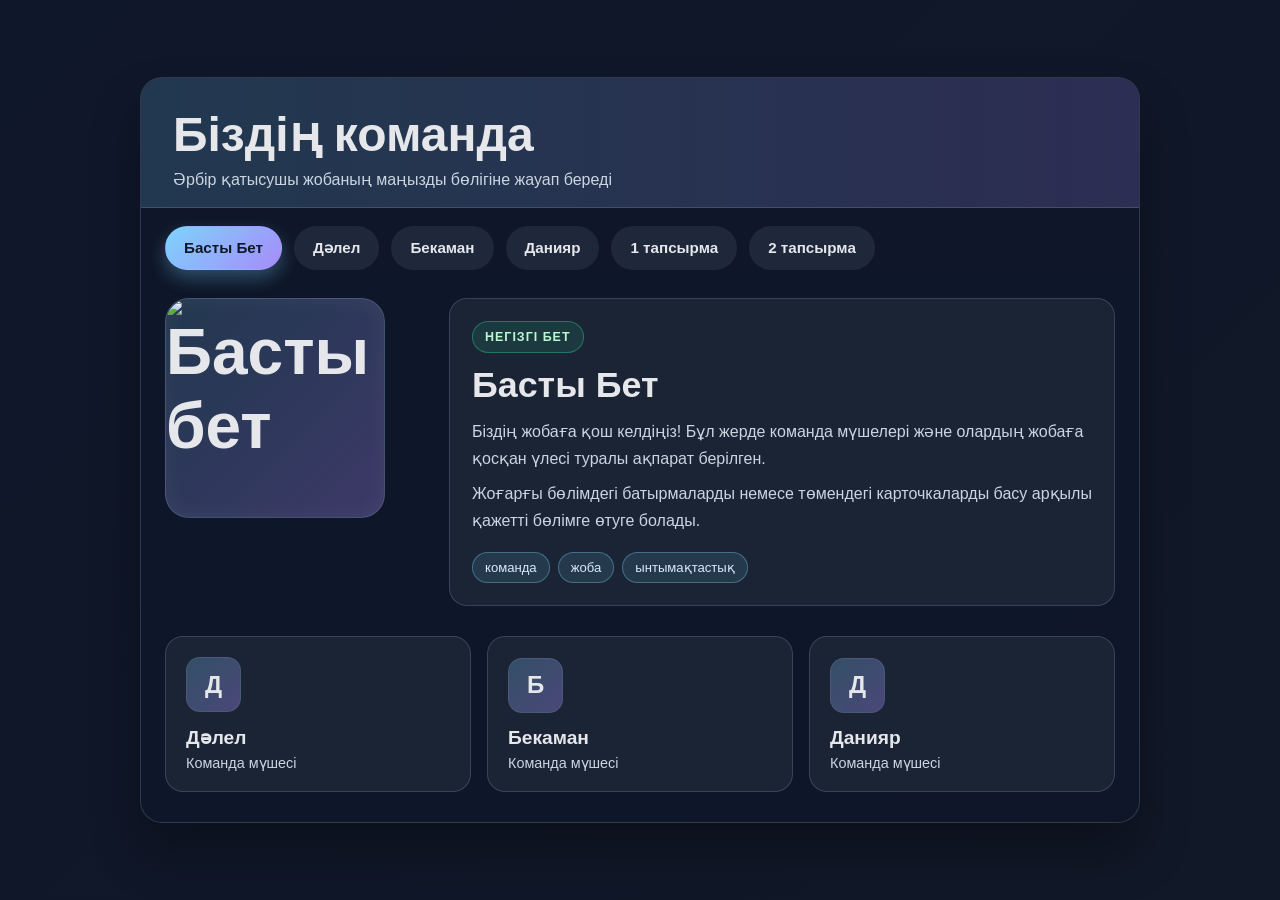
==== index.html @ a9ec966a "bbbb" ====
<!DOCTYPE html>
<html lang="kk">
<head>
  <meta charset="UTF-8">
  <meta name="viewport" content="width=device-width, initial-scale=1.0">

  <title>Біздің команда</title>

  <link rel="stylesheet" href="style.css">
  <style>
    body { flex-direction: column; }
    .task-demo { padding: 20px; }
    .task-demo p { margin: 16px 0; line-height: 1.6; }
    #target-element { color: #38bdf8; }
    #changing-paragraph { cursor: pointer; }
    .task-demo button { padding: 12px 18px; border: 0; border-radius: 8px; background: #7dd3fc; color: #0f172a; font-size: 16px; cursor: pointer; }
    .task-demo :focus-visible { outline: 3px solid #fbbf24; outline-offset: 4px; }
    .task-demo .demo-element { margin-top: 20px; padding: 18px; border: 2px solid #64748b; border-radius: 8px; }
    .task-demo .demo-element.active { background: #14532d; border-color: #34d399; }
    body > .new-div { width: min(1000px, 100%); margin-top: 16px; padding: 20px; border: 1px solid var(--border); border-radius: 12px; background: var(--panel); }
    body > .new-div[hidden] { display: none; }
  </style>
</head>

<body>

  <div class="app">

    <!-- HEADER -->
    <header class="header">
      <h1>Біздің команда</h1>

      <p>
        Әрбір қатысушы жобаның маңызды бөлігіне жауап береді
      </p>
    </header>


    <!-- ЖОҒАРҒЫ ВКЛАДКАЛАР -->
    <nav class="tabs" aria-label="Команда бөлімдері">

      <button
        class="tab-button active"
        type="button"
        data-tab="home"
      >
        Басты Бет
      </button>

      <button
        class="tab-button"
        type="button"
        data-tab="dalel"
      >
        Дәлел
      </button>

      <button
        class="tab-button"
        type="button"
        data-tab="bekaman"
      >
        Бекаман
      </button>

      <button
        class="tab-button"
        type="button"
        data-tab="daniyar"
      >
        Данияр
      </button>

      <!-- Жаңа қосылған вкладкалар -->
      <button
        class="tab-button"
        type="button"
        data-tab="task1"
      >
        1 тапсырма
      </button>

      <button
        class="tab-button"
        type="button"
        data-tab="task2"
      >
        2 тапсырма
      </button>

    </nav>


    <!-- НЕГІЗГІ МАЗМҰН -->
    <main class="content">


      <!-- =========================
            БАСТЫ БЕТ
      ========================== -->

      <section
        class="tab-panel active"
        id="home"
      >

        <div class="profile">

          <div class="avatar">
            <img src="https://th.bing.com/th/id/OIP.NPczwebYAHGilmbbcNyodAHaHa?w=189&h=189&c=7&r=0&o=7&dpr=1.3&pid=1.7&rm=3" alt="Басты бет">
          </div>

          <div class="info">

            <span class="role">
              Негізгі бет
            </span>

            <h2>
              Басты Бет
            </h2>

            <p>
              Біздің жобаға қош келдіңіз!
              Бұл жерде команда мүшелері және олардың
              жобаға қосқан үлесі туралы ақпарат берілген.
            </p>

            <p>
              Жоғарғы бөлімдегі батырмаларды немесе төмендегі
              карточкаларды басу арқылы қажетті бөлімге
              өтуге болады.
            </p>

            <div class="skills">

              <span>команда</span>
              <span>жоба</span>
              <span>ынтымақтастық</span>

            </div>

          </div>

        </div>

      </section>


      <!-- =========================
            ДӘЛЕЛ
      ========================== -->

      <section
        class="tab-panel"
        id="dalel"
      >

        <div class="profile">

          <div class="avatar">
            <img src="c:\Users\askha\OneDrive\Рабочий стол\Photo Dalel.jpeg" alt="Дәлел">
          </div>

          <div class="info">

            <span class="role">
              Команда мүшесі
            </span>

            <h2>
              Дәлел
            </h2>

            <h3>
               Оқу орны
            </h3>

            <p>
              Astana International University
            </p>

            <h3>
              Курс
            </h3>

            <p>
              3 Курс
            </p>

            <h3>Факультет</h3>
            <p>Информационные технологий</p>

            <h3>Мамандық</h3>
            <p>Вычислительная техника и ПО</p>
            
            <h3>Жұмыс</h3>
            <p>Тестеровшик ПО- 06.03.2023-18.07.2026</p>
            <p>Backend разработчик - 04.02.2023-15.06.2025</p>

            <h3>Навыки</h3> 
            <p>Разработка</p> 
            <p>Backend разработка</p>
            <p>Администрирование на Linux</p>
            
            <p>
              Дағдылары: Python, Node.js, SQL, API, мәліметтер базасы, серверлік бағдарламалау.
            </p>

            <div class="skills">

              <span>жауапкершілік</span>
              <span>команда</span>
              <span>жұмыс</span>

            </div>

          </div>

        </div>

      </section>


      <!-- =========================
            БЕКАМАН
      ========================== -->

      <section
        class="tab-panel"
        id="bekaman"
      >

        <div class="profile">

          <div class="avatar">
            <img src="img/Photo%20Beka.jpg" alt="Бекаман">
          </div>

          <div class="info">

            <span class="role">
              Команда мүшесі
            </span>

            <h2>
              Бекаман
            </h2>

           <h3>
               Оқу орны
            </h3>

            <p>
              Astana International University
            </p>

            <h3>
              Курс
            </h3>

            <p>
              3 Курс
            </p>

            <h3>Факультет</h3>
            <p>Информационные технологий</p>

            <h3>Мамандық</h3>
            <p>Вычислительная техника и ПО</p>

            <h3>Жұмыс</h3>
            <p>Сис.Админ - 02.05.2015-01.10.2018</p>
            <p>Frontend разработчик - 08.02.2022-30.12.2024</p>

            <h3>Навыки</h3>
            <p>Frontend разработка</p>
            <p>Backend разработка</p>
            <p>Программирование на Java</p>

            <h3>Soft Skills</h3>
            <p>Ответственность</p>
            <p>Умение работать в команде</p>
            <p>Трудолюбивость</p>

            <div class="skills">

              <span>идея</span>
              <span>шығармашылық</span>
              <span>даму</span>

            </div>

          </div>

        </div>

      </section>


      <!-- =========================
            ДАНИЯР
      ========================== -->

      <section
        class="tab-panel"
        id="daniyar"
      >

        <div class="profile">

          <div class="avatar">
              <img src="c:\Users\askha\OneDrive\Рабочий стол\Photo Daniyar.jpeg" alt="Данияр">
          </div>

          <div class="info">

            <span class="role">
              Команда мүшесі
            </span>

            <h2>
              Данияр
            </h2>

            <h3>
               Оқу орны
            </h3>

            <p>
              Astana International University
            </p>

            <h3>
              Курс
            </h3>

            <p>
              3 Курс
            </p>

            <h3>Факультет</h3>
            <p>Информационные технологий</p>

            <h3>Мамандық</h3>
            <p>Вычислительная техника и ПО</p>

            <h3>Жұмыс</h3>
            <p>Сис.Админ - 08.05.2020-11.10.2022</p>
            <p>Frontend разработчик - 04.02.2023-15.06.2025</p>

            <h3>Навыки</h3>
            <p>Frontend разработка</p>
            <p>Backend разработка</p>
            <p>Администрирование на Linux</p>

            <h3>Soft Skills</h3>
            <p>Ответственность</p>
            <p>Умение работать в команде</p>
            <p>Трудолюбивость</p>


            <div class="skills">

              <span>талдау</span>
              <span>зерттеу</span>
              <span>ақпарат</span>

            </div>

          </div>

        </div>

      </section>


      <!-- =========================
            1 ТАПСЫРМА
      ========================== -->

            <section class="tab-panel" id="task1">
        <div class="task-demo">
          <h2>1 тапсырма</h2>
          <p id="target-element">Бұл бастапқы мәтін</p>
          <div class="old-element">Бұл жойылатын элемент (.old-element)</div>
          <p>Абзацты басыңыз: мәтін түсі мен қаріп өлшемі өзгереді.</p>
          <div id="task1-content"></div>
        </div>
      </section>


      <!-- =========================
            2 ТАПСЫРМА
      ========================== -->

            <section class="tab-panel" id="task2">
        <div class="task-demo">
          <h2>2 тапсырма. Элемент кластарын басқару</h2>
          <div id="class-element" class="demo-element example">Кластары басқарылатын элемент</div>
          <p><button id="toggle-active" type="button" aria-controls="class-element" aria-pressed="false">active класын ауыстыру</button></p>
          <p id="class-list" aria-live="polite"></p>
        </div>
      </section>

    </main>


    <!-- =========================
         ТӨМЕНГІ КАРТОЧКАЛАР
    ========================== -->

    <div class="team-cards" id="teamCards">


      <!-- 1-КАРТОЧКА -->

      <button
        class="team-card"
        type="button"
        data-tab="dalel"
      >

        <div class="team-card-avatar">
          Д
        </div>

        <h3>
          Дәлел
        </h3>

        <p>
          Команда мүшесі
        </p>

      </button>


      <!-- 2-КАРТОЧКА -->

      <button
        class="team-card"
        type="button"
        data-tab="bekaman"
      >

        <div class="team-card-avatar">
          Б
        </div>

        <h3>
          Бекаман
        </h3>

        <p>
          Команда мүшесі
        </p>

      </button>


      <!-- 3-КАРТОЧКА -->

      <button
        class="team-card"
        type="button"
        data-tab="daniyar"
      >

        <div class="team-card-avatar">
          Д
        </div>

        <h3>
          Данияр
        </h3>

        <p>
          Команда мүшесі
        </p>

      </button>

    </div>

  </div>


  <!-- JAVASCRIPT -->
  <script src="script.js"></script>
</body>
</html>
---- style.css ----
:root {
  --bg1: #0f172a;
  --bg2: #111827;

  --panel: #1f2937;
  --panel-soft: #0b1220;

  --primary: #7dd3fc;
  --secondary: #a78bfa;

  --accent: #34d399;

  --text: #e5e7eb;
  --muted: #cbd5e1;

  --border: rgba(148, 163, 184, 0.25);
}


/* =========================
   ЖАЛПЫ СТИЛЬ
========================= */

* {
  box-sizing: border-box;
}


body {
  margin: 0;

  min-height: 100vh;

  display: flex;

  justify-content: center;

  align-items: center;

  padding: 24px;

  font-family: Arial, Helvetica, sans-serif;

  background: linear-gradient(
    135deg,
    var(--bg1),
    var(--bg2)
  );

  color: var(--text);
}


/* =========================
   НЕГІЗГІ БЛОК
========================= */

.app {
  width: min(1000px, 100%);

  background: rgba(15, 23, 42, 0.9);

  border: 1px solid var(--border);

  border-radius: 22px;

  overflow: hidden;

  box-shadow:
    0 30px 50px rgba(0, 0, 0, 0.3);
}


/* =========================
   HEADER
========================= */

.header {
  background: linear-gradient(
    90deg,
    rgba(125, 211, 252, 0.18),
    rgba(167, 139, 250, 0.2)
  );

  padding: 28px 32px 18px;

  border-bottom: 1px solid var(--border);
}


.header h1 {
  margin: 0 0 8px;

  font-size: clamp(2rem, 4vw, 3rem);
}


.header p {
  margin: 0;

  color: var(--muted);
}


/* =========================
   ЖОҒАРҒЫ ВКЛАДКАЛАР
========================= */

.tabs {
  display: flex;

  flex-wrap: wrap;

  gap: 12px;

  padding: 18px 24px 0;

  background: rgba(15, 23, 42, 0.95);
}


.tab-button {
  border: 1px solid transparent;

  background: rgba(148, 163, 184, 0.12);

  color: var(--text);

  padding: 12px 18px;

  border-radius: 999px;

  cursor: pointer;

  font-size: 0.95rem;

  font-weight: 700;

  transition: 0.2s ease;
}


.tab-button:hover {
  border-color: rgba(125, 211, 252, 0.7);

  transform: translateY(-1px);
}


.tab-button.active {
  background: linear-gradient(
    135deg,
    var(--primary),
    var(--secondary)
  );

  color: #0f172a;

  box-shadow:
    0 8px 18px rgba(125, 211, 252, 0.3);
}


/* =========================
   НЕГІЗГІ МАЗМҰН
========================= */

.content {
  padding: 28px 24px 30px;
}


.tab-panel {
  display: none;

  animation: fadeIn 0.25s ease;
}


.tab-panel.active {
  display: block;
}


/* Анимация */

@keyframes fadeIn {

  from {
    opacity: 0;

    transform: translateY(8px);
  }

  to {
    opacity: 1;

    transform: translateY(0);
  }

}


/* =========================
   ПРОФИЛЬ
========================= */

.profile {
  display: grid;

  grid-template-columns: 260px 1fr;

  gap: 24px;

  align-items: start;
}


/* Аватар */

.avatar {
  width: 220px;

  height: 220px;

  border-radius: 24px;

  display: flex;

  align-items: center;

  justify-content: center;

  font-size: 4rem;

  font-weight: bold;

  background: linear-gradient(
    135deg,
    rgba(125, 211, 252, 0.18),
    rgba(167, 139, 250, 0.3)
  );

  border: 1px solid var(--border);

  box-shadow:
    inset 0 0 25px rgba(255, 255, 255, 0.05);
}


/* Ақпарат */

.info {
  background: rgba(31, 41, 55, 0.8);

  border: 1px solid var(--border);

  border-radius: 18px;

  padding: 22px;
}


/* Рөл */

.role {
  display: inline-block;

  margin-bottom: 12px;

  padding: 8px 12px;

  border-radius: 999px;

  background: rgba(52, 211, 153, 0.12);

  border: 1px solid rgba(52, 211, 153, 0.4);

  color: #bbf7d0;

  font-size: 0.78rem;

  font-weight: 700;

  text-transform: uppercase;

  letter-spacing: 0.08em;
}


/* Тақырып */

h2 {
  margin: 0 0 12px;

  font-size: clamp(
    1.8rem,
    2.8vw,
    2.6rem
  );
}


/* Мәтін */

.info p {
  margin: 8px 0;

  color: var(--muted);

  line-height: 1.7;
}


/* =========================
   БЕКАМАН ПРИФИЛІ
========================= */

.bekaman-profile {
  position: relative;
}

.bekaman-profile::before {
  content: "";
  position: absolute;
  inset: -10px;
  border-radius: 28px;
  background: linear-gradient(
    135deg,
    rgba(125, 211, 252, 0.12),
    rgba(167, 139, 250, 0.18),
    rgba(52, 211, 153, 0.12)
  );
  z-index: 0;
  filter: blur(18px);
}

.bekaman-profile > * {
  position: relative;
  z-index: 1;
}

.avatar-bekaman {
  position: relative;
  overflow: hidden;
  border: 1px solid rgba(125, 211, 252, 0.6);
  box-shadow: 0 20px 35px rgba(125, 211, 252, 0.18);
  background: linear-gradient(135deg, rgba(34, 211, 238, 0.28), rgba(167, 139, 250, 0.45));
}

.avatar-bekaman::before {
  content: "";
  position: absolute;
  inset: 12px;
  border: 1px solid rgba(255, 255, 255, 0.2);
  border-radius: 20px;
}

.avatar-bekaman span {
  position: relative;
  z-index: 1;
  font-size: 4rem;
  color: #f8fafc;
  text-shadow: 0 5px 18px rgba(125, 211, 252, 0.35);
}

.info-bekaman {
  background: linear-gradient(
    135deg,
    rgba(15, 23, 42, 0.96),
    rgba(17, 24, 39, 0.92),
    rgba(76, 29, 149, 0.2)
  );
  border-color: rgba(167, 139, 250, 0.4);
  box-shadow: 0 18px 32px rgba(76, 29, 149, 0.15);
}

.role-bekaman {
  background: rgba(167, 139, 250, 0.15);
  border-color: rgba(196, 181, 253, 0.5);
  color: #ddd6fe;
}

.profile-meta {
  display: grid;
  grid-template-columns: repeat(2, minmax(180px, 1fr));
  gap: 14px;
  margin: 18px 0 16px;
}

.meta-item {
  background: rgba(15, 23, 42, 0.7);
  border: 1px solid rgba(148, 163, 184, 0.2);
  border-radius: 14px;
  padding: 12px 14px;
}

.meta-item h3 {
  margin: 0 0 6px;
  font-size: 0.8rem;
  color: #a5f3fc;
  text-transform: uppercase;
  letter-spacing: 0.08em;
}

.meta-item p {
  margin: 0;
  color: var(--text);
  font-size: 0.95rem;
}

.highlight-box {
  margin: 20px 0;
  padding: 16px 18px;
  border-left: 4px solid #7dd3fc;
  border-radius: 12px;
  background: linear-gradient(
    90deg,
    rgba(125, 211, 252, 0.12),
    rgba(167, 139, 250, 0.08)
  );
  color: #e2e8f0;
  line-height: 1.75;
}

.detail-list {
  list-style: none;
  padding: 0;
  margin: 18px 0;
  display: grid;
  gap: 10px;
}

.detail-list li {
  padding: 10px 12px;
  border-radius: 12px;
  background: rgba(15, 23, 42, 0.6);
  border: 1px solid rgba(148, 163, 184, 0.15);
  color: var(--muted);
  line-height: 1.6;
}

.detail-list strong {
  color: #f8fafc;
}


/* =========================
   ДАҒДЫЛАР
========================= */


.skills {
  display: flex;

  flex-wrap: wrap;

  gap: 8px;

  margin-top: 18px;
}


.skills span {
  background: rgba(
    125,
    211,
    252,
    0.12
  );

  border: 1px solid rgba(
    125,
    211,
    252,
    0.35
  );

  color: #dbeafe;

  padding: 7px 12px;

  border-radius: 999px;

  font-size: 0.82rem;
}


/* =========================
   ТӨМЕНГІ КАРТОЧКАЛАР
========================= */

.team-cards {
  display: grid;

  grid-template-columns:
    repeat(3, 1fr);

  gap: 16px;

  padding: 0 24px 30px;
}


.team-card {
  border: 1px solid var(--border);

  background: rgba(
    31,
    41,
    55,
    0.8
  );

  color: var(--text);

  border-radius: 18px;

  padding: 20px;

  cursor: pointer;

  text-align: left;

  transition: 0.25s ease;
}


/* Карточкаға тышқан апарғанда */

.team-card:hover {
  transform: translateY(-5px);

  border-color:
    rgba(125, 211, 252, 0.7);

  box-shadow:
    0 12px 25px rgba(
      0,
      0,
      0,
      0.25
    );
}


/* Белсенді карточка */

.team-card.active {
  border-color: var(--primary);

  background: linear-gradient(
    135deg,
    rgba(125, 211, 252, 0.12),
    rgba(167, 139, 250, 0.15)
  );

  box-shadow:
    0 8px 20px rgba(
      125,
      211,
      252,
      0.12
    );
}


/* Карточкадағы аватар */

.team-card-avatar {
  width: 55px;

  height: 55px;

  display: flex;

  align-items: center;

  justify-content: center;

  border-radius: 14px;

  margin-bottom: 14px;

  font-size: 1.5rem;

  font-weight: bold;

  background: linear-gradient(
    135deg,
    rgba(125, 211, 252, 0.25),
    rgba(167, 139, 250, 0.35)
  );

  border: 1px solid
    rgba(148, 163, 184, 0.15);
}



/* Карточкадағы есім */

.team-card h3 {
  margin: 0 0 6px;

  font-size: 1.2rem;
}


/* Карточкадағы сипаттама */

.team-card p {
  margin: 0;

  color: var(--muted);

  font-size: 0.9rem;
}


/* =========================
   ТЕЛЕФОНҒА БЕЙІМДЕУ
========================= */

@media (max-width: 700px) {

  body {
    padding: 12px;
  }


  .header {
    padding-left: 18px;

    padding-right: 18px;
  }


  .tabs {
    padding-left: 18px;

    padding-right: 18px;
  }


  .content {
    padding-left: 18px;

    padding-right: 18px;
  }


  /* Профиль төмен қарай орналасады */

  .profile {
    grid-template-columns: 1fr;

    text-align: center;
  }


  .avatar {
    margin: 0 auto;
  }


  /* Карточкалар бірінің астына біріsss */

  .team-cards {
    grid-template-columns: 1fr;

    padding-left: 18px;

    padding-right: 18px;
  }


  .team-card {
    text-align: center;
  }


  .team-card-avatar {
    margin-left: auto;

    margin-right: auto;
  }

}

.avatar img {
  width: 100%;
  height: 100%;
  object-fit: cover;
  border-radius: 24px;
  display: block;
}

.team-card-avatar img {
  width: 100%;
  height: 100%;
  object-fit: cover;
  border-radius: 14px;
  display: block;
}
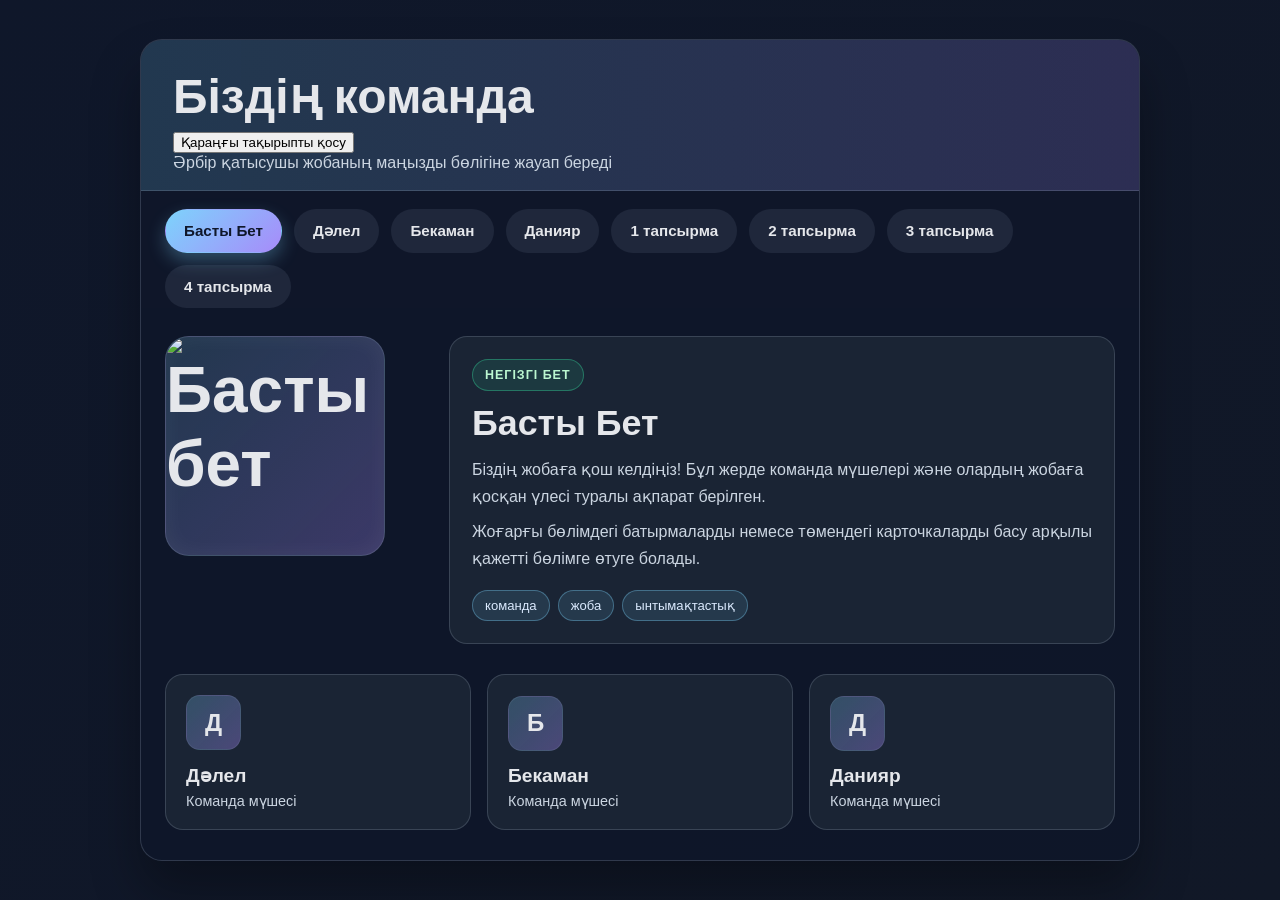
==== commit 865b5a36: "dddddd" ====
--- a/index.html
+++ b/index.html
@@ -7,19 +7,6 @@
   <title>Біздің команда</title>
 
   <link rel="stylesheet" href="style.css">
-  <style>
-    body { flex-direction: column; }
-    .task-demo { padding: 20px; }
-    .task-demo p { margin: 16px 0; line-height: 1.6; }
-    #target-element { color: #38bdf8; }
-    #changing-paragraph { cursor: pointer; }
-    .task-demo button { padding: 12px 18px; border: 0; border-radius: 8px; background: #7dd3fc; color: #0f172a; font-size: 16px; cursor: pointer; }
-    .task-demo :focus-visible { outline: 3px solid #fbbf24; outline-offset: 4px; }
-    .task-demo .demo-element { margin-top: 20px; padding: 18px; border: 2px solid #64748b; border-radius: 8px; }
-    .task-demo .demo-element.active { background: #14532d; border-color: #34d399; }
-    body > .new-div { width: min(1000px, 100%); margin-top: 16px; padding: 20px; border: 1px solid var(--border); border-radius: 12px; background: var(--panel); }
-    body > .new-div[hidden] { display: none; }
-  </style>
 </head>
 
 <body>
@@ -28,7 +15,12 @@
 
     <!-- HEADER -->
     <header class="header">
-      <h1>Біздің команда</h1>
+      <div class="header-heading">
+        <h1>Біздің команда</h1>
+        <button id="theme-toggle" class="theme-toggle" type="button" aria-pressed="false">
+          Қараңғы тақырыпты қосу
+        </button>
+      </div>
 
       <p>
         Әрбір қатысушы жобаның маңызды бөлігіне жауап береді
@@ -86,6 +78,14 @@
         data-tab="task2"
       >
         2 тапсырма
+      </button>
+
+      <button class="tab-button" type="button" data-tab="task3">
+        3 тапсырма
+      </button>
+
+      <button class="tab-button" type="button" data-tab="task4">
+        4 тапсырма
       </button>
 
     </nav>
@@ -234,7 +234,7 @@
         <div class="profile">
 
           <div class="avatar">
-            <img src="img/Photo%20Beka.jpg" alt="Бекаман">
+            Б
           </div>
 
           <div class="info">
@@ -403,6 +403,65 @@
         </div>
       </section>
 
+      <!-- 3 ТАПСЫРМА: интерактивті кесте -->
+      <section class="tab-panel" id="task3">
+        <div class="task-demo">
+          <h2>3 тапсырма. Интерактивті кесте</h2>
+          <p id="table-help">Кесте өлшемін енгізіңіз және бояу түсін таңдаңыз. Ұяшықты басқанда түсі өзгереді, сол түспен қайта басқанда бояуы өшеді.</p>
+
+          <form id="table-form" class="table-form" novalidate aria-describedby="table-help table-error">
+            <label class="form-field" for="table-rows">
+              Жолдар саны
+              <input id="table-rows" name="rows" type="number" min="1" max="50" step="1" value="5" required>
+            </label>
+            <label class="form-field" for="table-columns">
+              Бағандар саны
+              <input id="table-columns" name="columns" type="number" min="1" max="50" step="1" value="5" required>
+            </label>
+            <button type="submit">Кесте құру</button>
+          </form>
+          <p>Әр өлшем 1–50 аралығында болуы керек. Жаңа кесте құрғанда ұяшықтардың бояуы өшеді.</p>
+          <p id="table-error" class="form-error" role="alert" hidden></p>
+
+          <div class="table-controls">
+            <label class="form-field" for="paint-color">
+              Бояу түсі
+              <select id="paint-color">
+                <option value="red">Қызыл</option>
+                <option value="blue">Көк</option>
+                <option value="green">Жасыл</option>
+                <option value="yellow">Сары</option>
+              </select>
+            </label>
+            <label class="form-field" for="count-color">
+              Есептелетін түс
+              <select id="count-color">
+                <option value="red">Қызыл</option>
+                <option value="blue">Көк</option>
+                <option value="green">Жасыл</option>
+                <option value="yellow">Сары</option>
+                <option value="empty">Боялмаған</option>
+              </select>
+            </label>
+            <button id="count-cells" type="button">Ұяшықтарды санау</button>
+          </div>
+
+          <p id="cell-count" class="count-result" role="status" aria-live="polite"></p>
+          <p id="table-summary" role="status" aria-live="polite"></p>
+          <div id="table-container" class="table-scroll" tabindex="0" role="region" aria-label="Интерактивті кесте" aria-describedby="table-help"></div>
+        </div>
+      </section>
+
+      <!-- 4 ТАПСЫРМА: сайттың түс режимі -->
+      <section class="tab-panel" id="task4">
+        <div class="task-demo">
+          <h2>4 тапсырма. Қараңғы тақырып</h2>
+          <p>Жоғарғы жақтағы тақырып қосқышын басып, ашық және қараңғы режимдердің арасында ауысыңыз.</p>
+          <p id="theme-status" class="theme-status" role="status" aria-live="polite">Қазіргі режим: ашық тақырып.</p>
+          <p>Таңдалған режим браузерде сақталады және бетті қайта ашқанда қолданылады.</p>
+        </div>
+      </section>
+
     </main>
 
 
@@ -489,4 +548,4 @@
   <!-- JAVASCRIPT -->
   <script src="script.js"></script>
 </body>
-</html>+</html>
--- a/style.css
+++ b/style.css
@@ -693,7 +693,7 @@
   height: 100%;
   object-fit: cover;
   border-radius: 24px;
-  display: block;
+  
 }
 
 .team-card-avatar img {
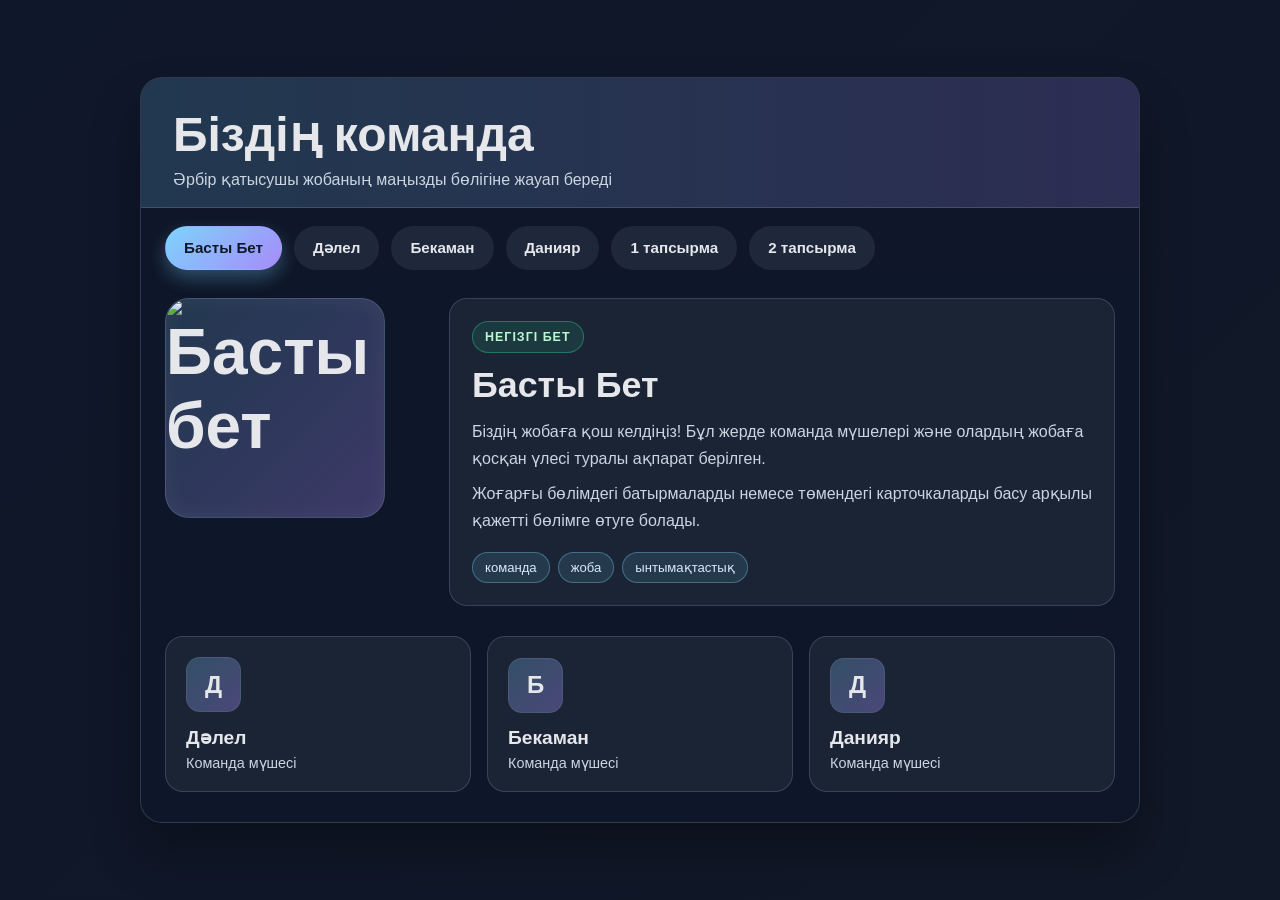
==== commit 2cbf53d7: "редми концовка" ====
--- a/index.html
+++ b/index.html
@@ -7,6 +7,19 @@
   <title>Біздің команда</title>
 
   <link rel="stylesheet" href="style.css">
+  <style>
+    body { flex-direction: column; }
+    .task-demo { padding: 20px; }
+    .task-demo p { margin: 16px 0; line-height: 1.6; }
+    #target-element { padding: 18px; border: 1px solid var(--border); border-radius: 12px; background: var(--panel); color: #38bdf8; cursor: pointer; }
+    #changing-paragraph { cursor: pointer; }
+    .task-demo button { padding: 12px 18px; border: 0; border-radius: 8px; background: #7dd3fc; color: #0f172a; font-size: 16px; cursor: pointer; }
+    .task-demo :focus-visible { outline: 3px solid #fbbf24; outline-offset: 4px; }
+    .task-demo .demo-element { margin-top: 20px; padding: 18px; border: 2px solid #64748b; border-radius: 8px; }
+    .task-demo .demo-element.active { background: #14532d; border-color: #34d399; }
+    body > .new-div { width: min(1000px, 100%); margin-top: 16px; padding: 20px; border: 1px solid var(--border); border-radius: 12px; background: var(--panel); }
+    body > .new-div[hidden] { display: none; }
+  </style>
 </head>
 
 <body>
@@ -15,12 +28,7 @@
 
     <!-- HEADER -->
     <header class="header">
-      <div class="header-heading">
-        <h1>Біздің команда</h1>
-        <button id="theme-toggle" class="theme-toggle" type="button" aria-pressed="false">
-          Қараңғы тақырыпты қосу
-        </button>
-      </div>
+      <h1>Біздің команда</h1>
 
       <p>
         Әрбір қатысушы жобаның маңызды бөлігіне жауап береді
@@ -78,14 +86,6 @@
         data-tab="task2"
       >
         2 тапсырма
-      </button>
-
-      <button class="tab-button" type="button" data-tab="task3">
-        3 тапсырма
-      </button>
-
-      <button class="tab-button" type="button" data-tab="task4">
-        4 тапсырма
       </button>
 
     </nav>
@@ -234,7 +234,7 @@
         <div class="profile">
 
           <div class="avatar">
-            Б
+            <img src="img/Photo%20Beka.jpg" alt="Бекаман">
           </div>
 
           <div class="info">
@@ -382,10 +382,12 @@
             <section class="tab-panel" id="task1">
         <div class="task-demo">
           <h2>1 тапсырма</h2>
-          <p id="target-element">Бұл бастапқы мәтін</p>
+          <p id="target-element" role="button" tabindex="0" aria-label="Сәлем, әлем! Мәтін түсін өзгерту" aria-live="polite" hidden></p>
+          <p><button id="show-greeting" type="button" aria-controls="target-element" aria-expanded="false">Сәлем, әлем!</button></p>
           <div class="old-element">Бұл жойылатын элемент (.old-element)</div>
           <p>Абзацты басыңыз: мәтін түсі мен қаріп өлшемі өзгереді.</p>
           <div id="task1-content"></div>
+          <button id="show-new-element" type="button" aria-controls="new-element" aria-expanded="false">Жаңа элемент</button>
         </div>
       </section>
 
@@ -403,65 +405,6 @@
         </div>
       </section>
 
-      <!-- 3 ТАПСЫРМА: интерактивті кесте -->
-      <section class="tab-panel" id="task3">
-        <div class="task-demo">
-          <h2>3 тапсырма. Интерактивті кесте</h2>
-          <p id="table-help">Кесте өлшемін енгізіңіз және бояу түсін таңдаңыз. Ұяшықты басқанда түсі өзгереді, сол түспен қайта басқанда бояуы өшеді.</p>
-
-          <form id="table-form" class="table-form" novalidate aria-describedby="table-help table-error">
-            <label class="form-field" for="table-rows">
-              Жолдар саны
-              <input id="table-rows" name="rows" type="number" min="1" max="50" step="1" value="5" required>
-            </label>
-            <label class="form-field" for="table-columns">
-              Бағандар саны
-              <input id="table-columns" name="columns" type="number" min="1" max="50" step="1" value="5" required>
-            </label>
-            <button type="submit">Кесте құру</button>
-          </form>
-          <p>Әр өлшем 1–50 аралығында болуы керек. Жаңа кесте құрғанда ұяшықтардың бояуы өшеді.</p>
-          <p id="table-error" class="form-error" role="alert" hidden></p>
-
-          <div class="table-controls">
-            <label class="form-field" for="paint-color">
-              Бояу түсі
-              <select id="paint-color">
-                <option value="red">Қызыл</option>
-                <option value="blue">Көк</option>
-                <option value="green">Жасыл</option>
-                <option value="yellow">Сары</option>
-              </select>
-            </label>
-            <label class="form-field" for="count-color">
-              Есептелетін түс
-              <select id="count-color">
-                <option value="red">Қызыл</option>
-                <option value="blue">Көк</option>
-                <option value="green">Жасыл</option>
-                <option value="yellow">Сары</option>
-                <option value="empty">Боялмаған</option>
-              </select>
-            </label>
-            <button id="count-cells" type="button">Ұяшықтарды санау</button>
-          </div>
-
-          <p id="cell-count" class="count-result" role="status" aria-live="polite"></p>
-          <p id="table-summary" role="status" aria-live="polite"></p>
-          <div id="table-container" class="table-scroll" tabindex="0" role="region" aria-label="Интерактивті кесте" aria-describedby="table-help"></div>
-        </div>
-      </section>
-
-      <!-- 4 ТАПСЫРМА: сайттың түс режимі -->
-      <section class="tab-panel" id="task4">
-        <div class="task-demo">
-          <h2>4 тапсырма. Қараңғы тақырып</h2>
-          <p>Жоғарғы жақтағы тақырып қосқышын басып, ашық және қараңғы режимдердің арасында ауысыңыз.</p>
-          <p id="theme-status" class="theme-status" role="status" aria-live="polite">Қазіргі режим: ашық тақырып.</p>
-          <p>Таңдалған режим браузерде сақталады және бетті қайта ашқанда қолданылады.</p>
-        </div>
-      </section>
-
     </main>
 
 
@@ -546,6 +489,6 @@
 
 
   <!-- JAVASCRIPT -->
-  <script src="script.js"></script>
+  <script src="script.js?v=task1-interactions-5"></script>
 </body>
 </html>
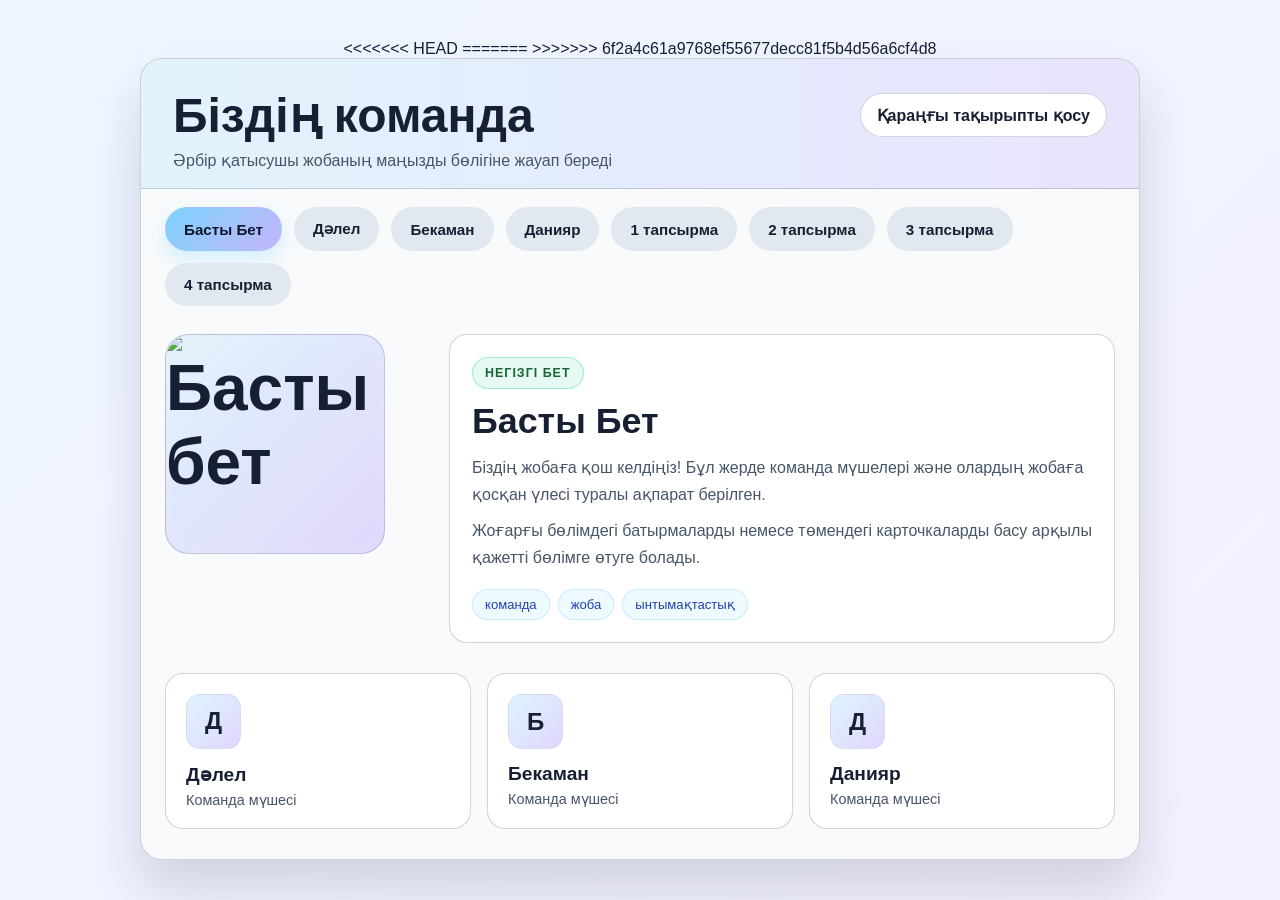
==== commit 073327bb: "Enhance styling with new CSS variables and layout adjustments for improved theme support and respons" ====
--- a/index.html
+++ b/index.html
@@ -7,6 +7,8 @@
   <title>Біздің команда</title>
 
   <link rel="stylesheet" href="style.css">
+<<<<<<< HEAD
+=======
   <style>
     body { flex-direction: column; }
     .task-demo { padding: 20px; }
@@ -20,6 +22,7 @@
     body > .new-div { width: min(1000px, 100%); margin-top: 16px; padding: 20px; border: 1px solid var(--border); border-radius: 12px; background: var(--panel); }
     body > .new-div[hidden] { display: none; }
   </style>
+>>>>>>> 6f2a4c61a9768ef55677decc81f5b4d56a6cf4d8
 </head>
 
 <body>
@@ -28,7 +31,12 @@
 
     <!-- HEADER -->
     <header class="header">
-      <h1>Біздің команда</h1>
+      <div class="header-heading">
+        <h1>Біздің команда</h1>
+        <button id="theme-toggle" class="theme-toggle" type="button" aria-pressed="false">
+          Қараңғы тақырыпты қосу
+        </button>
+      </div>
 
       <p>
         Әрбір қатысушы жобаның маңызды бөлігіне жауап береді
@@ -86,6 +94,14 @@
         data-tab="task2"
       >
         2 тапсырма
+      </button>
+
+      <button class="tab-button" type="button" data-tab="task3">
+        3 тапсырма
+      </button>
+
+      <button class="tab-button" type="button" data-tab="task4">
+        4 тапсырма
       </button>
 
     </nav>
@@ -405,6 +421,65 @@
         </div>
       </section>
 
+      <!-- 3 ТАПСЫРМА: интерактивті кесте -->
+      <section class="tab-panel" id="task3">
+        <div class="task-demo">
+          <h2>3 тапсырма. Интерактивті кесте</h2>
+          <p id="table-help">Кесте өлшемін енгізіңіз және бояу түсін таңдаңыз. Ұяшықты басқанда түсі өзгереді, сол түспен қайта басқанда бояуы өшеді.</p>
+
+          <form id="table-form" class="table-form" novalidate aria-describedby="table-help table-error">
+            <label class="form-field" for="table-rows">
+              Жолдар саны
+              <input id="table-rows" name="rows" type="number" min="1" max="50" step="1" value="5" required>
+            </label>
+            <label class="form-field" for="table-columns">
+              Бағандар саны
+              <input id="table-columns" name="columns" type="number" min="1" max="50" step="1" value="5" required>
+            </label>
+            <button type="submit">Кесте құру</button>
+          </form>
+          <p>Әр өлшем 1–50 аралығында болуы керек. Жаңа кесте құрғанда ұяшықтардың бояуы өшеді.</p>
+          <p id="table-error" class="form-error" role="alert" hidden></p>
+
+          <div class="table-controls">
+            <label class="form-field" for="paint-color">
+              Бояу түсі
+              <select id="paint-color">
+                <option value="red">Қызыл</option>
+                <option value="blue">Көк</option>
+                <option value="green">Жасыл</option>
+                <option value="yellow">Сары</option>
+              </select>
+            </label>
+            <label class="form-field" for="count-color">
+              Есептелетін түс
+              <select id="count-color">
+                <option value="red">Қызыл</option>
+                <option value="blue">Көк</option>
+                <option value="green">Жасыл</option>
+                <option value="yellow">Сары</option>
+                <option value="empty">Боялмаған</option>
+              </select>
+            </label>
+            <button id="count-cells" type="button">Ұяшықтарды санау</button>
+          </div>
+
+          <p id="cell-count" class="count-result" role="status" aria-live="polite"></p>
+          <p id="table-summary" role="status" aria-live="polite"></p>
+          <div id="table-container" class="table-scroll" tabindex="0" role="region" aria-label="Интерактивті кесте" aria-describedby="table-help"></div>
+        </div>
+      </section>
+
+      <!-- 4 ТАПСЫРМА: сайттың түс режимі -->
+      <section class="tab-panel" id="task4">
+        <div class="task-demo">
+          <h2>4 тапсырма. Қараңғы тақырып</h2>
+          <p>Жоғарғы жақтағы тақырып қосқышын басып, ашық және қараңғы режимдердің арасында ауысыңыз.</p>
+          <p id="theme-status" class="theme-status" role="status" aria-live="polite">Қазіргі режим: ашық тақырып.</p>
+          <p>Таңдалған режим браузерде сақталады және бетті қайта ашқанда қолданылады.</p>
+        </div>
+      </section>
+
     </main>
 
 
--- a/style.css
+++ b/style.css
@@ -1,19 +1,65 @@
 :root {
+  color-scheme: light;
+  --bg1: #eef6ff;
+  --bg2: #f3f0ff;
+
+  --app: #f8fafc;
+  --panel: #ffffff;
+  --panel-soft: #f1f5f9;
+  --tab-bg: #e2e8f0;
+  --input-bg: #ffffff;
+  --cell-empty: #e2e8f0;
+
+  --primary: #7dd3fc;
+  --secondary: #c4b5fd;
+
+  --accent: #059669;
+
+  --text: #172033;
+  --muted: #475569;
+  --role-text: #166534;
+  --role-secondary: #5b21b6;
+  --skill-text: #1e40af;
+  --avatar-text: #172033;
+  --meta-heading: #0e7490;
+
+  --border: rgba(71, 85, 105, 0.25);
+  --shadow: rgba(15, 23, 42, 0.14);
+  --demo-target: #0369a1;
+  --demo-changed: #b91c1c;
+  --demo-active-bg: #dcfce7;
+  --demo-active-border: #16a34a;
+  --focus: #b45309;
+  --error: #b91c1c;
+}
+
+html[data-theme="dark"] {
+  color-scheme: dark;
   --bg1: #0f172a;
   --bg2: #111827;
-
+  --app: #0f172a;
   --panel: #1f2937;
   --panel-soft: #0b1220;
-
-  --primary: #7dd3fc;
+  --tab-bg: rgba(148, 163, 184, 0.12);
+  --input-bg: #111827;
+  --cell-empty: #334155;
   --secondary: #a78bfa;
-
   --accent: #34d399;
-
   --text: #e5e7eb;
   --muted: #cbd5e1;
-
+  --role-text: #bbf7d0;
+  --role-secondary: #ddd6fe;
+  --skill-text: #dbeafe;
+  --avatar-text: #f8fafc;
+  --meta-heading: #a5f3fc;
   --border: rgba(148, 163, 184, 0.25);
+  --shadow: rgba(0, 0, 0, 0.3);
+  --demo-target: #38bdf8;
+  --demo-changed: #fca5a5;
+  --demo-active-bg: #14532d;
+  --demo-active-border: #34d399;
+  --focus: #fbbf24;
+  --error: #fca5a5;
 }
 
 
@@ -32,6 +78,7 @@
   min-height: 100vh;
 
   display: flex;
+  flex-direction: column;
 
   justify-content: center;
 
@@ -58,7 +105,7 @@
 .app {
   width: min(1000px, 100%);
 
-  background: rgba(15, 23, 42, 0.9);
+  background: var(--app);
 
   border: 1px solid var(--border);
 
@@ -67,7 +114,7 @@
   overflow: hidden;
 
   box-shadow:
-    0 30px 50px rgba(0, 0, 0, 0.3);
+    0 30px 50px var(--shadow);
 }
 
 
@@ -94,6 +141,35 @@
   font-size: clamp(2rem, 4vw, 3rem);
 }
 
+.header-heading {
+  display: flex;
+  align-items: center;
+  justify-content: space-between;
+  flex-wrap: wrap;
+  gap: 14px;
+  margin-bottom: 8px;
+}
+
+.header-heading h1 {
+  margin-bottom: 0;
+}
+
+.theme-toggle {
+  min-height: 44px;
+  padding: 11px 16px;
+  border: 1px solid var(--border);
+  border-radius: 999px;
+  background: var(--panel);
+  color: var(--text);
+  font: inherit;
+  font-weight: 700;
+  cursor: pointer;
+}
+
+.theme-toggle:hover {
+  border-color: var(--demo-target);
+}
+
 
 .header p {
   margin: 0;
@@ -115,14 +191,14 @@
 
   padding: 18px 24px 0;
 
-  background: rgba(15, 23, 42, 0.95);
+  background: var(--app);
 }
 
 
 .tab-button {
   border: 1px solid transparent;
 
-  background: rgba(148, 163, 184, 0.12);
+  background: var(--tab-bg);
 
   color: var(--text);
 
@@ -251,7 +327,7 @@
 /* Ақпарат */
 
 .info {
-  background: rgba(31, 41, 55, 0.8);
+  background: var(--panel);
 
   border: 1px solid var(--border);
 
@@ -276,7 +352,7 @@
 
   border: 1px solid rgba(52, 211, 153, 0.4);
 
-  color: #bbf7d0;
+  color: var(--role-text);
 
   font-size: 0.78rem;
 
@@ -360,15 +436,15 @@
   position: relative;
   z-index: 1;
   font-size: 4rem;
-  color: #f8fafc;
+  color: var(--avatar-text);
   text-shadow: 0 5px 18px rgba(125, 211, 252, 0.35);
 }
 
 .info-bekaman {
   background: linear-gradient(
     135deg,
-    rgba(15, 23, 42, 0.96),
-    rgba(17, 24, 39, 0.92),
+    var(--app),
+    var(--panel),
     rgba(76, 29, 149, 0.2)
   );
   border-color: rgba(167, 139, 250, 0.4);
@@ -378,7 +454,7 @@
 .role-bekaman {
   background: rgba(167, 139, 250, 0.15);
   border-color: rgba(196, 181, 253, 0.5);
-  color: #ddd6fe;
+  color: var(--role-secondary);
 }
 
 .profile-meta {
@@ -389,8 +465,8 @@
 }
 
 .meta-item {
-  background: rgba(15, 23, 42, 0.7);
-  border: 1px solid rgba(148, 163, 184, 0.2);
+  background: var(--panel-soft);
+  border: 1px solid var(--border);
   border-radius: 14px;
   padding: 12px 14px;
 }
@@ -398,7 +474,7 @@
 .meta-item h3 {
   margin: 0 0 6px;
   font-size: 0.8rem;
-  color: #a5f3fc;
+  color: var(--meta-heading);
   text-transform: uppercase;
   letter-spacing: 0.08em;
 }
@@ -419,7 +495,7 @@
     rgba(125, 211, 252, 0.12),
     rgba(167, 139, 250, 0.08)
   );
-  color: #e2e8f0;
+  color: var(--text);
   line-height: 1.75;
 }
 
@@ -434,14 +510,14 @@
 .detail-list li {
   padding: 10px 12px;
   border-radius: 12px;
-  background: rgba(15, 23, 42, 0.6);
-  border: 1px solid rgba(148, 163, 184, 0.15);
+  background: var(--panel-soft);
+  border: 1px solid var(--border);
   color: var(--muted);
   line-height: 1.6;
 }
 
 .detail-list strong {
-  color: #f8fafc;
+  color: var(--text);
 }
 
 
@@ -476,7 +552,7 @@
     0.35
   );
 
-  color: #dbeafe;
+  color: var(--skill-text);
 
   padding: 7px 12px;
 
@@ -505,12 +581,7 @@
 .team-card {
   border: 1px solid var(--border);
 
-  background: rgba(
-    31,
-    41,
-    55,
-    0.8
-  );
+  background: var(--panel);
 
   color: var(--text);
 
@@ -704,4 +775,240 @@
   display: block;
 }
 
-
+/* =========================
+   ТАПСЫРМАЛАР
+========================= */
+
+button,
+input,
+select {
+  font-family: inherit;
+}
+
+button:focus-visible,
+input:focus-visible,
+select:focus-visible,
+[tabindex]:focus-visible {
+  outline: 3px solid var(--focus);
+  outline-offset: 4px;
+}
+
+.task-demo {
+  padding: 20px;
+  min-width: 0;
+}
+
+.task-demo p {
+  margin: 16px 0;
+  line-height: 1.6;
+}
+
+#target-element {
+  color: var(--demo-target);
+}
+
+#changing-paragraph {
+  cursor: pointer;
+}
+
+.task-demo button:not(.cell-button) {
+  min-height: 44px;
+  padding: 12px 18px;
+  border: 1px solid transparent;
+  border-radius: 8px;
+  background: var(--primary);
+  color: #0f172a;
+  font-size: 16px;
+  font-weight: 700;
+  cursor: pointer;
+}
+
+.task-demo button:not(.cell-button):hover {
+  border-color: var(--demo-target);
+}
+
+.task-demo .demo-element {
+  margin-top: 20px;
+  padding: 18px;
+  border: 2px solid var(--border);
+  border-radius: 8px;
+}
+
+.task-demo .demo-element.active {
+  background: var(--demo-active-bg);
+  border-color: var(--demo-active-border);
+}
+
+body > .new-div {
+  width: min(1000px, 100%);
+  margin-top: 16px;
+  padding: 20px;
+  border: 1px solid var(--border);
+  border-radius: 12px;
+  background: var(--panel);
+}
+
+body > .new-div[hidden] {
+  display: none;
+}
+
+.table-form,
+.table-controls {
+  display: flex;
+  flex-wrap: wrap;
+  align-items: flex-end;
+  gap: 16px;
+  margin: 20px 0;
+}
+
+.form-field {
+  display: flex;
+  flex: 1 1 160px;
+  flex-direction: column;
+  gap: 8px;
+  min-width: 0;
+  max-width: 240px;
+  font-weight: 700;
+}
+
+.form-field input,
+.form-field select {
+  width: 100%;
+  min-height: 44px;
+  padding: 10px 12px;
+  border: 1px solid var(--border);
+  border-radius: 8px;
+  background: var(--input-bg);
+  color: var(--text);
+  font-size: 16px;
+  font-weight: 400;
+}
+
+.form-field input[aria-invalid="true"] {
+  border-color: var(--error);
+}
+
+.form-error {
+  color: var(--error);
+  font-weight: 700;
+}
+
+.form-error:empty {
+  display: none;
+}
+
+#table-summary {
+  color: var(--muted);
+}
+
+.count-result {
+  padding: 12px 16px;
+  border: 1px solid var(--border);
+  border-radius: 10px;
+  background: var(--panel);
+  font-weight: 700;
+}
+
+.table-scroll {
+  width: 100%;
+  max-width: 100%;
+  overflow-x: auto;
+  padding: 4px;
+  border: 1px solid var(--border);
+  border-radius: 12px;
+  background: var(--panel-soft);
+}
+
+.interactive-table {
+  border-collapse: separate;
+  border-spacing: 6px;
+  margin: 0;
+}
+
+.interactive-table td {
+  padding: 0;
+}
+
+.interactive-table caption {
+  padding: 8px;
+  text-align: left;
+  color: var(--muted);
+}
+
+.cell-button {
+  display: block;
+  width: 52px;
+  min-width: 44px;
+  height: 52px;
+  min-height: 44px;
+  padding: 4px;
+  border: 1px solid var(--border);
+  border-radius: 8px;
+  background: var(--cell-empty);
+  color: var(--text);
+  font-size: 12px;
+  cursor: pointer;
+}
+
+.cell-button:hover {
+  box-shadow: inset 0 0 0 2px var(--demo-target);
+}
+
+.cell-button:focus-visible {
+  outline-offset: -3px;
+}
+
+.cell-button[data-color="red"] {
+  background: #fca5a5;
+  color: #0f172a;
+}
+
+.cell-button[data-color="blue"] {
+  background: #93c5fd;
+  color: #0f172a;
+}
+
+.cell-button[data-color="green"] {
+  background: #86efac;
+  color: #0f172a;
+}
+
+.cell-button[data-color="yellow"] {
+  background: #fde047;
+  color: #0f172a;
+}
+
+.theme-status {
+  padding: 16px 18px;
+  border: 1px solid var(--border);
+  border-radius: 12px;
+  background: var(--panel);
+  font-weight: 700;
+}
+
+@media (max-width: 700px) {
+  .task-demo {
+    padding: 0;
+  }
+
+  .form-field {
+    max-width: none;
+  }
+
+  .profile-meta {
+    grid-template-columns: 1fr;
+  }
+}
+
+@media (prefers-reduced-motion: reduce) {
+  .tab-panel {
+    animation: none;
+  }
+
+  .tab-button,
+  .team-card {
+    transition: none;
+  }
+}
+
+
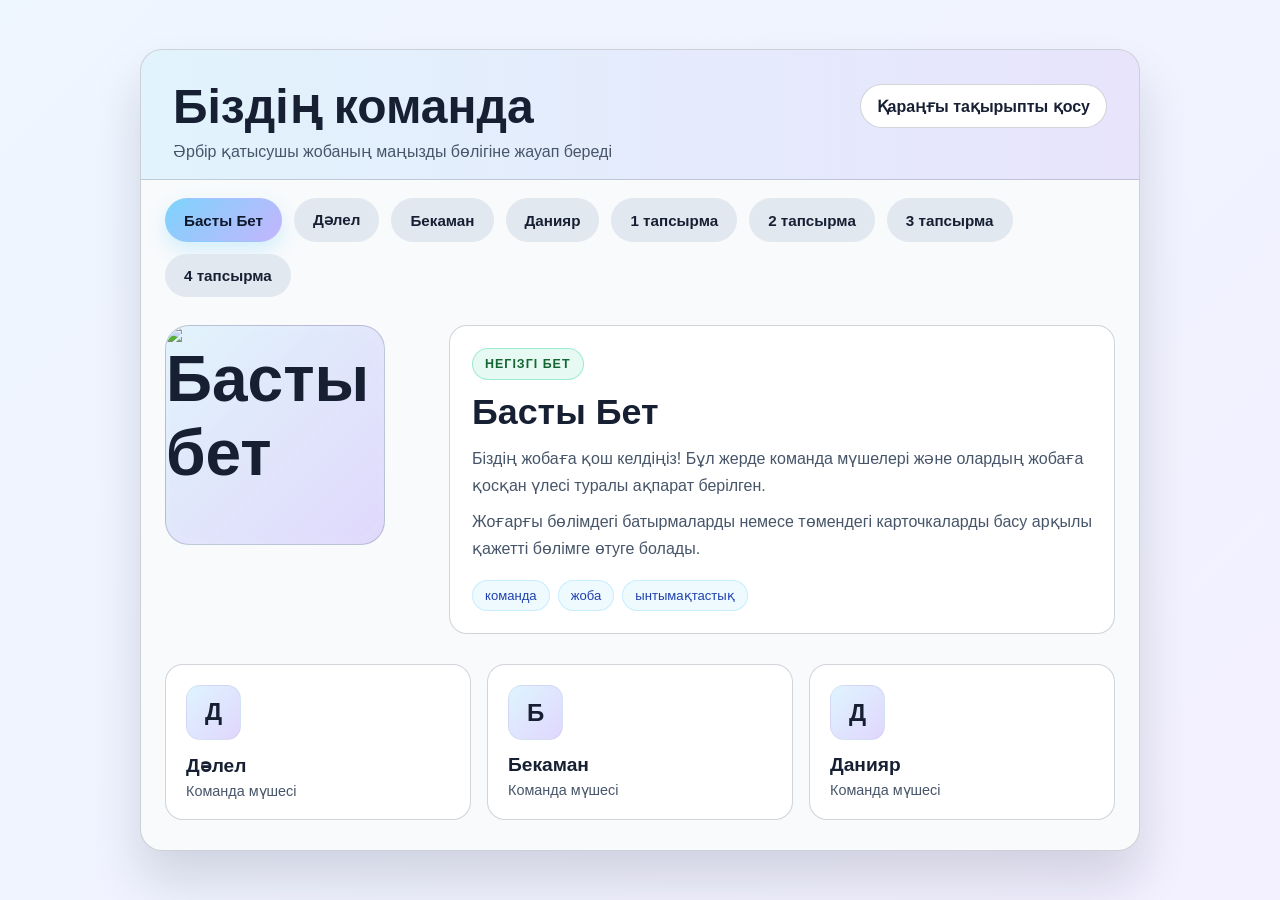
==== commit dcec381e: "Update README, index.html, script.js, and style.css to enhance project structure, add new functional" ====
--- a/index.html
+++ b/index.html
@@ -7,22 +7,6 @@
   <title>Біздің команда</title>
 
   <link rel="stylesheet" href="style.css">
-<<<<<<< HEAD
-=======
-  <style>
-    body { flex-direction: column; }
-    .task-demo { padding: 20px; }
-    .task-demo p { margin: 16px 0; line-height: 1.6; }
-    #target-element { padding: 18px; border: 1px solid var(--border); border-radius: 12px; background: var(--panel); color: #38bdf8; cursor: pointer; }
-    #changing-paragraph { cursor: pointer; }
-    .task-demo button { padding: 12px 18px; border: 0; border-radius: 8px; background: #7dd3fc; color: #0f172a; font-size: 16px; cursor: pointer; }
-    .task-demo :focus-visible { outline: 3px solid #fbbf24; outline-offset: 4px; }
-    .task-demo .demo-element { margin-top: 20px; padding: 18px; border: 2px solid #64748b; border-radius: 8px; }
-    .task-demo .demo-element.active { background: #14532d; border-color: #34d399; }
-    body > .new-div { width: min(1000px, 100%); margin-top: 16px; padding: 20px; border: 1px solid var(--border); border-radius: 12px; background: var(--panel); }
-    body > .new-div[hidden] { display: none; }
-  </style>
->>>>>>> 6f2a4c61a9768ef55677decc81f5b4d56a6cf4d8
 </head>
 
 <body>
@@ -175,7 +159,7 @@
         <div class="profile">
 
           <div class="avatar">
-            <img src="c:\Users\askha\OneDrive\Рабочий стол\Photo Dalel.jpeg" alt="Дәлел">
+            <img src="C:\Users\Админ\Documents\GitHub\Project\img\Photo Dalel.jpeg" alt="Дәлел">
           </div>
 
           <div class="info">
@@ -326,7 +310,7 @@
         <div class="profile">
 
           <div class="avatar">
-              <img src="c:\Users\askha\OneDrive\Рабочий стол\Photo Daniyar.jpeg" alt="Данияр">
+              <img src="img/Photo Daniyar.jpeg" alt="Данияр">
           </div>
 
           <div class="info">
--- a/style.css
+++ b/style.css
@@ -804,7 +804,12 @@
 }
 
 #target-element {
+  padding: 18px;
+  border: 1px solid var(--border);
+  border-radius: 12px;
+  background: var(--panel);
   color: var(--demo-target);
+  cursor: pointer;
 }
 
 #changing-paragraph {
